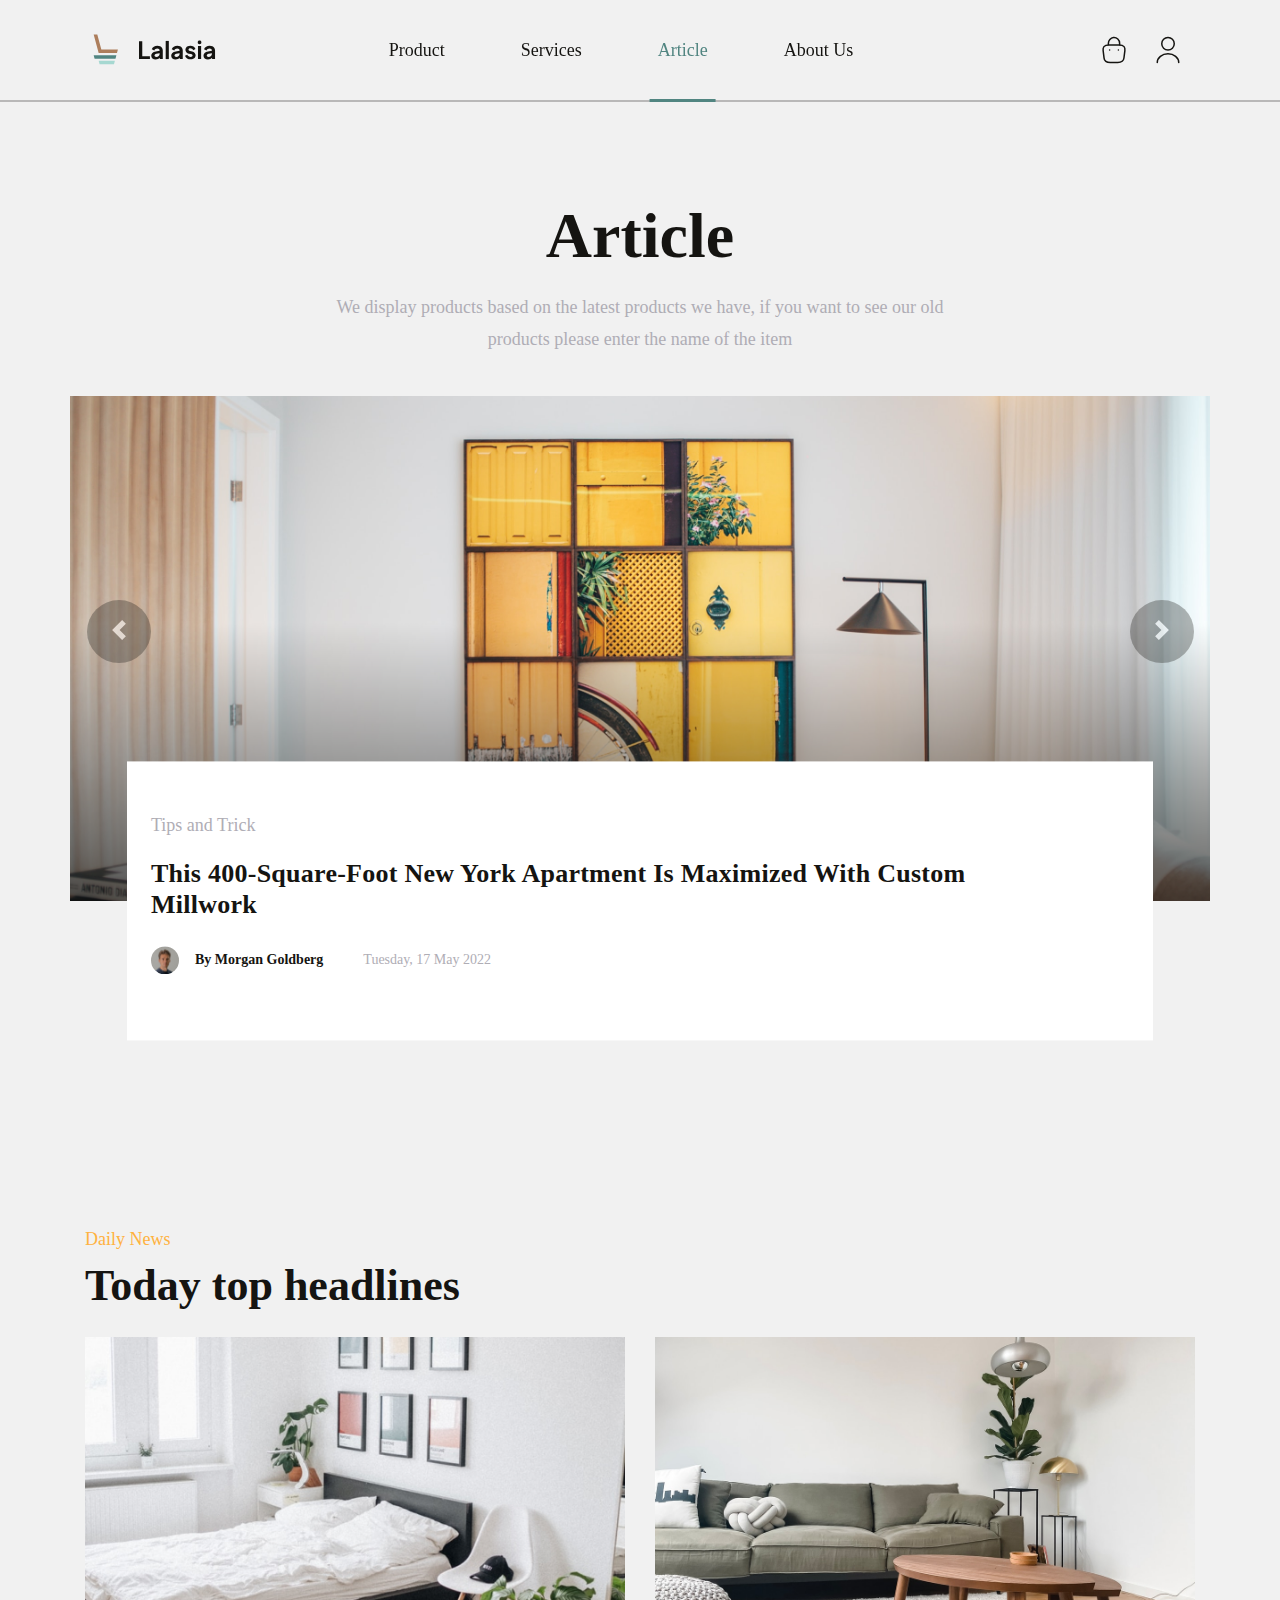
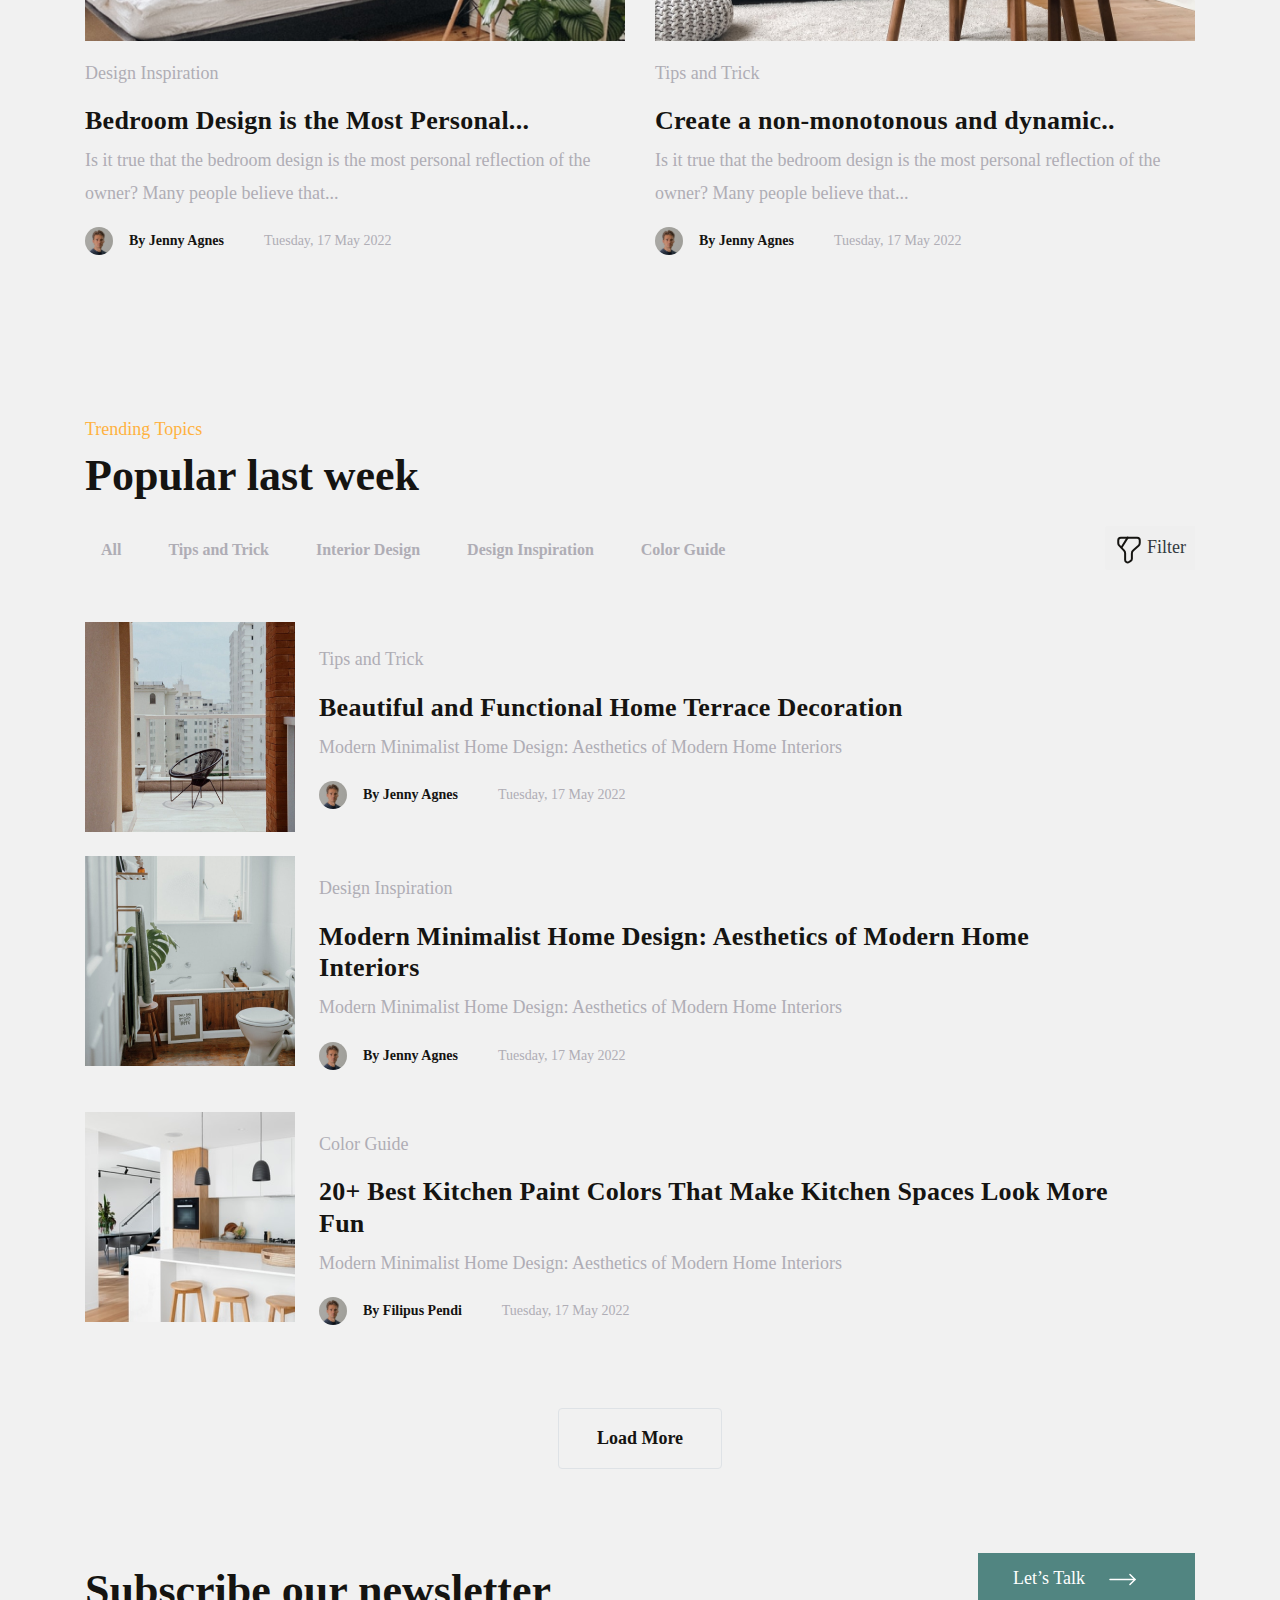
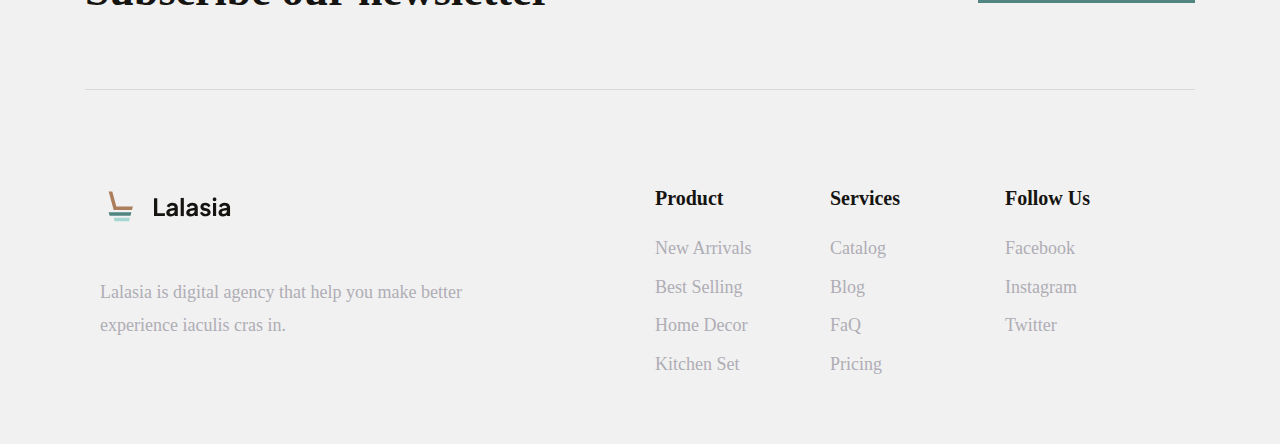
==== article.html @ 8eb14f87 "10/24/2022 uptade" ====
<!doctype html>
<html lang="en">

<head>
  <!-- Required meta tags -->
  <meta charset="utf-8">
  <meta name="viewport" content="width=device-width, initial-scale=1">
  <!-- EudoxusSans Font -->
  <link rel="preconnect" href="https://stijndv.com">
  <link rel="stylesheet" href="https://stijndv.com/fonts/Eudoxus-Sans.css">
  <!-- Bootstrap CSS -->
  <link rel="stylesheet" href="assests/css/vendor/bootstrap.min.css">

  <!-- Style CSS -->
  <link rel="stylesheet" href="assests/css/style.css">
  <title>Article</title>
</head>

<body>

  <!-- Header Start -->
  <header class="header sticky-top">
    <nav class="navbar navbar-expand-lg navbar-light py-4">
      <div class="container">
        <a class="navbar-brand" href="index.html">
          <i><img src="assests/img/logo.svg" alt="logo"></i>
        </a>
        <button class="navbar-toggler" type="button" data-bs-toggle="collapse" data-bs-target="#navbarSupportedContent"
          aria-controls="navbarSupportedContent" aria-expanded="false" aria-label="Toggle navigation">
          <span class="navbar-toggler-icon"></span>
        </button>
        <div class="collapse navbar-collapse" id="navbarSupportedContent">
          <ul class="navbar-nav mx-auto mb-2 mb-lg-0 text-center">
            <li class="nav-item position-relative">
              <a class="nav-link" href="products.html">Product</a>
            </li>
            <li class="nav-item">
              <a class="nav-link" href="services.html">Services</a>
            </li>
            <li class="nav-item">
              <a class="nav-link active" href="article.html">Article</a>
            </li>
            <li class="nav-item">
              <a class="nav-link" href="about.html">About Us</a>
            </li>
          </ul>
          <div class="d-flex">
            <button class="btn border-0 bg-transparent me-2"><img class="img-svg" src="assests/img/icon/buy.svg"
                alt="buy"></button>
            <button class="btn border-0 bg-transparent"><img src="assests/img/icon/user.svg" alt="user"></button>
          </div>
        </div>
      </div>
    </nav>
  </header>
  <!-- Header End -->


  <!-- Article Slader Start -->
  <section id="article" class="pt-5">
    <div class="container">
      <div class="row justify-content-center mt-5">
        <div class="col-lg-7 col-md-10 text-center">
          <h1>Article</h1>
          <p class="pt-2 pb-4">We display products based on the latest products we have, if you want
            to see our old products please enter the name of the item
          </p>
        </div>
        <!--Carousel Wrapper-->
        <div id="carousel-example-2" class="carousel slide carousel-fade" data-ride="carousel">

          <!--Slides-->
          <div class="carousel-inner position-relative" role="listbox">
            <!--Indicators-->
            <!-- <ol class="carousel-indicators position-absolute">
            <li data-target="#carousel-example-2" data-slide-to="0" class="active"></li>
            <li data-target="#carousel-example-2" data-slide-to="1"></li>
            <li data-target="#carousel-example-2" data-slide-to="2"></li>
            <li data-target="#carousel-example-2" data-slide-to="3"></li>
          </ol> -->
            <!--/.Indicators-->
            <div class="carousel-item active">
              <div class="view">
                <img class="d-inline-block w-100 img-fluid" src="assests/img/Rectangle44.png" alt="First slide">
                <div class="mask rgba-black-light"></div>
              </div>
              <div class="d-flex justify-content-center">
                <div class="text-left bg-white carousel-card">
                  <div class="py-2 py-md-5 px-2 px-md-4">
                    <div class="card-text">
                      <span class="text-white py-2">Tips and Trick</span>
                      <a href="#">
                        <h3 class="py-3">This 400-Square-Foot New York Apartment Is Maximized With Custom Millwork</h3>
                      </a>
                      <figure>
                        <div class="d-flex align-items-center">
                          <i><img src="assests/img/icon/article-carausel-user-icon.svg" alt=""></i>
                          <span class="px-3 fs-14 fw-700 c-151411">By Morgan Goldberg</span>
                          <span class="ml-4">Tuesday, 17 May 2022</span>
                        </div>
                      </figure>
                    </div>
                  </div>
                </div>
              </div>
            </div>
            <div class="carousel-item">
              <div class="view">
                <img class="d-inline-block w-100 img-fluid" src="assests/img/Rectangle44.png" alt="First slide">
                <div class="mask rgba-black-light"></div>
              </div>
              <div class="d-flex justify-content-center">
                <div class="text-left bg-white carousel-card">
                  <div class="py-2 py-md-5 px-2 px-md-4">
                    <div class="card-text">
                      <span class="text-white py-2">Tips and Trick</span>
                      <a href="#">
                        <h3 class="py-3">This 400-Square-Foot New York Apartment Is Maximized With Custom Millwork</h3>
                      </a>
                      <figure>
                        <div class="d-flex align-items-center">
                          <i><img src="assests/img/icon/article-carausel-user-icon.svg" alt=""></i>
                          <span class="px-3 fs-14 fw-700 c-151411">By Morgan Goldberg</span>
                          <span class="ml-4">Tuesday, 17 May 2022</span>
                        </div>
                      </figure>
                    </div>
                  </div>
                </div>
              </div>
            </div>
            <div class="carousel-item">
              <div class="view">
                <img class="d-inline-block w-100 img-fluid" src="assests/img/Rectangle44.png" alt="First slide">
                <div class="mask rgba-black-light"></div>
              </div>
              <div class="d-flex justify-content-center">
                <div class="text-left bg-white carousel-card">
                  <div class="py-2 py-md-5 px-2 px-md-4">
                    <div class="card-text">
                      <span class="text-white py-2">Tips and Trick</span>
                      <a href="#">
                        <h3 class="py-3">This 400-Square-Foot New York Apartment Is Maximized Wit Custom Millwork</h3>
                      </a>
                      <figure>
                        <div class="d-flex align-items-center">
                          <i><img src="assests/img/icon/article-carausel-user-icon.svg" alt=""></i>
                          <span class="px-3 fs-14 fw-700 c-151411">By Morgan Goldberg</span>
                          <span class="ml-4">Tuesday, 17 May 2022</span>
                        </div>
                      </figure>
                    </div>
                  </div>
                </div>
              </div>
            </div>
            <div class="carousel-item">
              <div class="view">
                <img class="d-inline-block w-100 img-fluid" src="assests/img/Rectangle44.png" alt="First slide">
                <div class="mask rgba-black-light"></div>
              </div>
              <div class="d-flex justify-content-center">
                <div class="text-left bg-white carousel-card">
                  <div class="py-2 py-md-5 px-2 px-md-4">
                    <div class="card-text">
                      <span class="text-white py-2">Tips and Trick</span>
                      <a href="#">
                        <h3 class="py-3">This 400-Square-Foot New York Apartment Is Maximized With Custom Millwork</h3>
                      </a>
                      <figure>
                        <div class="d-flex align-items-center">
                          <i><img src="assests/img/icon/article-carausel-user-icon.svg" alt=""></i>
                          <span class="px-3 fs-14 fw-700 c-151411">By Morgan Goldberg</span>
                          <span class="ml-4">Tuesday, 17 May 2022</span>
                        </div>
                      </figure>
                    </div>
                  </div>
                </div>
              </div>
            </div>
          </div>
          <!--/.Slides-->
          <!--Controls-->
          <div class="d-none d-lg-block">
            <a class="carousel-control-prev px-5" href="#carousel-example-2" role="button" data-slide="prev">
              <div class="p-md-3 bg-15141199">
                <span class="carousel-control-prev-icon mt-1 px-3" aria-hidden="true"></span>
              </div>
              <span class="sr-only">Previous</span>
            </a>
          </div>
          <div class="d-none d-lg-block">
            <a class="carousel-control-next px-md-5" href="#carousel-example-2" role="button" data-slide="next">
              <div class="p-md-3 bg-15141199">
                <span class="carousel-control-next-icon mt-1 px-md-3" aria-hidden="true"></span>
              </div>
              <span class="sr-only">Next</span>
            </a>
          </div>
          <!--/.Controls-->
        </div>
        <!--/.Carousel Wrapper-->
      </div>
    </div>
  </section>
  <!-- Article Slader End -->

  <!-- Article Daily-News Start -->
  <section id="Daily-News" class="mb-5 pb-5">
    <div class="container">
      <div>
        <span class="d-inline-block mt-5 yellow-text">Daily News</span>
        <div class="mt-2">
          <h2>Today top headlines</h2>
        </div>
        <div class="row justify-content-between mt-4 gy-3">
          <div class="col-md-6">
            <div>
              <img class="img-fluid" src="assests/img/Rectangle46.png" alt="">
            </div>
            <div class="card-text mt-3">
              <span class="text-white py-2">Design Inspiration</span>
              <a href="assests/pages/article/Bedroom_product/bedroom.html">
                <h3 class="pt-3">Bedroom Design is the Most Personal...</h3>
              </a>
              <p>Is it true that the bedroom design is the most personal reflection of the owner? Many people believe
                that...</p>
              <figure>
                <div class="d-flex align-items-center">
                  <i><img src="assests/img/icon/article-carausel-user-icon.svg" alt=""></i>
                  <span class="px-3 fs-14 fw-700 c-151411">By Jenny Agnes</span>
                  <span class="ml-4">Tuesday, 17 May 2022</span>
                </div>
              </figure>
            </div>
          </div>
          <div class="col-md-6">
            <div>
              <img class="img-fluid" class="" src="assests/img/Rectangle48.png" alt="">
            </div>
            <div class="card-text mt-3">
              <span class="text-white py-2">Tips and Trick</span>
              <a href="#">
                <h3 class="pt-3">Create a non-monotonous and dynamic..</h3>
              </a>
              <p>Is it true that the bedroom design is the most personal reflection of the owner? Many people believe
                that...</p>
                <figure>
                  <div class="d-flex align-items-center">
                    <i><img src="assests/img/icon/article-carausel-user-icon.svg" alt=""></i>
                    <span class="px-3 fs-14 fw-700 c-151411">By Jenny Agnes</span>
                    <span class="ml-4">Tuesday, 17 May 2022</span>
                  </div>
                </figure>
            </div>
          </div>
        </div>
      </div>
  </section>
  <!-- Article Daily-News End -->


  <!-- Trending-Topics Start -->
  <section id="Trending-Topics" class="my-5">
    <div class="container">
      <span class="d-inline-block mt-5 yellow-text">Trending Topics</span>
      <div class="mt-2 mb-4">
        <h2>Popular last week</h2>
      </div>
      <div class="d-flex justify-content-between mb-5">
        <div id="myBtnContainer" class="d-flex scrollmenu">
          <button class="btn btn-outline-none" onclick="filterSelection('all')"> All</button>
          <button class="btn btn-outline-none" onclick="filterSelection('TipsandTrick')"> Tips and Trick</button>
          <button class="btn btn-outline-none" onclick="filterSelection('animals')"> Interior Design</button>
          <button class="btn btn-outline-none" onclick="filterSelection('DesignInspiration')"> Design
            Inspiration</button>
          <button class="btn btn-outline-none" onclick="filterSelection('ColorGuide')"> Color Guide</button>
        </div>
        <div class="btn-group btn-filter d-none d-lg-block">
          <button class="btn btn-white btn-sm raunded" type="button" data-bs-toggle="dropdown" aria-expanded="false">
            <img src="assests/img/icon/filter.svg" alt="filter">
            <span class="text-dark">Filter</span>
          </button>
          <ul class="dropdown-menu">
            <li><a id="myInput" class="dropdown-item" href="#">Chair</a></li>
            <li><a class="dropdown-item" href="#">Cupboard action</a></li>
            <li><a class="dropdown-item" href="#">Table</a></li>
            <li><a class="dropdown-item" href="#">Decoration</a></li>
          </ul>
        </div>
      </div>
      <div class="filterDiv TipsandTrick">
        <div class="d-flex">
          <div class="w-25">
            <img class="img-fluid w-100" src="assests/img/Rectangle45.png" alt="">
          </div>
          <div class="w-75 d-flex align-items-md-center">
            <div class="card-text mt-md-3 ml-4">
              <span class="text-white py-2">Tips and Trick</span>
              <a href="#">
                <h3 class="pt-md-3">Beautiful and Functional Home Terrace Decoration</h3>
              </a>
              <p class="">Modern Minimalist Home Design: Aesthetics of Modern Home Interiors</p>
              <figure>
                <div class="d-flex align-items-center">
                  <i><img src="assests/img/icon/article-carausel-user-icon.svg" alt=""></i>
                  <span class="px-3 fs-14 fw-700 c-151411">By Jenny Agnes</span>
                  <span class="ml-4">Tuesday, 17 May 2022</span>
                </div>
              </figure>
            </div>
          </div>
        </div>
      </div>
      <div class="filterDiv DesignInspiration my-4">
        <div class="d-flex">
          <div class="w-25">
            <img class="img-fluid w-100" src="assests/img/Rectangle51.png" alt="">
          </div>
          <div class="w-75 d-flex align-items-md-center">
            <div class="card-text mt-md-3 ml-4">
              <span class="text-white py-md-2">Design Inspiration</span>
              <a href="#">
                <h3 class="pt-md-3">Modern Minimalist Home Design: Aesthetics of Modern Home Interiors</h3>
              </a>
              <p>Modern Minimalist Home Design: Aesthetics of Modern Home Interiors</p>
              <figure>
                <div class="d-flex align-items-center">
                  <i><img src="assests/img/icon/article-carausel-user-icon.svg" alt=""></i>
                  <span class="px-3 fs-14 fw-700 c-151411">By Jenny Agnes</span>
                  <span class="ml-4">Tuesday, 17 May 2022</span>
                </div>
              </figure>
            </div>
          </div>
        </div>
      </div>


      <div class="filterDiv ColorGuide">
        <div class="d-flex">
          <div class="w-25">
            <img class="img-fluid w-100" src="assests/img/Rectangle55.png" alt="">
          </div>
          <div class="w-75 d-flex align-items-md-center">
            <div class="card-text mt-md-3 ml-4">
              <span class="text-white py-md-2">Color Guide</span>
              <a href="#">
                <h3 class="pt-md-3">20+ Best Kitchen Paint Colors That Make Kitchen Spaces Look More Fun</h3>
              </a>
              <p>Modern Minimalist Home Design: Aesthetics of Modern Home Interiors</p>
              <figure>
                <div class="d-flex align-items-center">
                  <i><img src="assests/img/icon/article-carausel-user-icon.svg" alt=""></i>
                  <span class="px-3 fs-14 fw-700 c-151411">By Filipus Pendi</span>
                  <span class="ml-4">Tuesday, 17 May 2022</span>
                </div>
              </figure>
            </div>
          </div>
        </div>
      </div>

      <div class="text-center mt-5 pt-3">
        <a class="btn border load-more">Load More</a>
      </div>
      <div class="row justify-content-between pt-5 mt-5 mb-3">
        <div class="col-lg-6">
          <h2 class="d-inline-block">Subscribe our newsletter</h2>
        </div>
        <div class="col-lg-5 d-flex justify-content-md-end">
          <div class="text-end">
            <a class="btn-learn-more text-center d-block d-md-inline text-white py-3 pe-3 ps-4" href="#">Let’s Talk<img
                class="d-inline-block px-4" src="assests/img/icon/btn-right-icon.svg"></a>
          </div>
        </div>
      </div>

    </div>
  </section>
  <!-- Trending-Topics End -->


  <!-- Footer  Start-->
  <footer>
    <div class="container">
      <hr>
      <div class="container my-5 pt-5">
        <div class="row gy-4">
          <div class="col-lg-6 justify-content-center">
            <div class="w-75">
              <a href="#"><img src="assests/img/logo.svg" alt="logo"></a>
              <p class="mt-5">Lalasia is digital agency that help you make better experience iaculis cras in.</p>
            </div>
          </div>
          <div class="row col-lg-6 justify-content-between">
            <div class="col-4">
              <h5>Product</h5>
              <ul class="list-unstyled mt-3 mb-0">
                <li><a href="#">New Arrivals</a></li>
                <li><a href="#">Best Selling</a></li>
                <li><a href="#">Home Decor</a></li>
                <li><a href="#">Kitchen Set</a></li>
              </ul>
            </div>
            <div class="col-4">
              <h5>Services</h5>
              <ul class="list-unstyled mt-3">
                <li><a href="#">Catalog</a></li>
                <li><a href="#">Blog</a></li>
                <li><a href="#">FaQ</a></li>
                <li><a href="#">Pricing</a></li>
              </ul>
            </div>
            <div class="col-4">
              <h5>Follow Us</h5>
              <ul class="list-unstyled mt-3">
                <li><a href="#">Facebook</a></li>
                <li><a href="#">Instagram</a></li>
                <li><a href="#">Twitter</a></li>
              </ul>
            </div>
          </div>
        </div>
      </div>
    </div>
  </footer>
  <!-- Footer End -->

  <!-- Bootstrap JS -->
  <script src="assests/js/vendor/bootstrap.bundle.min.js"></script>
  <script src="assests/js/vendor/jquery.min.js"></script>
  <script src="assests/js/vendor/popper.js"></script>




  <script src="https://code.jquery.com/jquery-3.2.1.slim.min.js"
    integrity="sha384-KJ3o2DKtIkvYIK3UENzmM7KCkRr/rE9/Qpg6aAZGJwFDMVNA/GpGFF93hXpG5KkN"
    crossorigin="anonymous"></script>
  <script src="https://cdn.jsdelivr.net/npm/popper.js@1.12.9/dist/umd/popper.min.js"
    integrity="sha384-ApNbgh9B+Y1QKtv3Rn7W3mgPxhU9K/ScQsAP7hUibX39j7fakFPskvXusvfa0b4Q"
    crossorigin="anonymous"></script>
  <script src="https://cdn.jsdelivr.net/npm/bootstrap@4.0.0/dist/js/bootstrap.min.js"
    integrity="sha384-JZR6Spejh4U02d8jOt6vLEHfe/JQGiRRSQQxSfFWpi1MquVdAyjUar5+76PVCmYl"
    crossorigin="anonymous"></script>








  <!-- Filter Button -->
  <script>
    filterSelection("all")
    function filterSelection(c) {
      var x, i;
      x = document.getElementsByClassName("filterDiv");
      if (c == "all") c = "";
      for (i = 0; i < x.length; i++) {
        w3RemoveClass(x[i], "show");
        if (x[i].className.indexOf(c) > -1) w3AddClass(x[i], "show");
      }
    }

    function w3AddClass(element, name) {
      var i, arr1, arr2;
      arr1 = element.className.split(" ");
      arr2 = name.split(" ");
      for (i = 0; i < arr2.length; i++) {
        if (arr1.indexOf(arr2[i]) == -1) { element.className += " " + arr2[i]; }
      }
    }

    function w3RemoveClass(element, name) {
      var i, arr1, arr2;
      arr1 = element.className.split(" ");
      arr2 = name.split(" ");
      for (i = 0; i < arr2.length; i++) {
        while (arr1.indexOf(arr2[i]) > -1) {
          arr1.splice(arr1.indexOf(arr2[i]), 1);
        }
      }
      element.className = arr1.join(" ");
    }

    // Add active class to the current button (highlight it)
    var btnContainer = document.getElementById("myBtnContainer");
    var btns = btnContainer.getElementsByClassName("btn");
    for (var i = 0; i < btns.length; i++) {
      btns[i].addEventListener("click", function () {
        var current = document.getElementsByClassName("active");
        current[0].className = current[0].className.replace(" active", "");
        this.className += " active";
      });
    }
  </script>
</body>

</html>
---- assests/css/style.css ----
body {
    font-family: 'Eudoxus Sans';
    background-color: #F1F1F1 !important;
    color: #151411;
}

a {
    text-decoration: none !important;
}

h1,
h2,
h3,
h4,
h5,
h6 {
    font-weight: 700 !important;
}

h1 {
    font-size: 64px !important;
}

h2 {
    font-size: 44px;
}

h3 {
    font-size: 26px;
}

h4 {
    font-size: 24px;
}

h5 {
    font-size: 20px;
}


p,
span {
    color: #AFADB5;
    font-size: 18px;
    font-weight: 500;
    line-height: 32.4px;
}

.fs-14 {
    font-size: 14px;
}

.fs-44 {
    font-size: 44px;
}

.fw-700 {
    font-weight: 700;
}

.bg-518581 {
    background-color: #518581;
}

.bg-15141199 {
    background-color: #15141199;
    border-radius: 50%;
}

.c-151411 {
    color: #151411 !important;
}

.bg-151411 {
    background-color: #151411;
}

.bg-314443 {
    background-color: #314443;
}

.bg-C5A26E {
    background-color: #C5A26E;
}

.bg-D8DBE0 {
    background-color: #D8DBE0;
}

@media screen and (max-width: 768px) {
    h1 {
        font-size: 26px !important;
    }

    h2 {
        font-size: 24px !important;
    }

    h3 {
        font-size: 14px !important;
    }
}

/**************** Header Start ****************/
header {
    background-color: #F1F1F1;
    border-bottom: 2px solid #b9b8b8 !important;
}

header ul {
    column-gap: 60px;
    transform: translateX(-8%);
}

header ul li a {
    position: relative;
    color: #151411 !important;
    font-style: normal !important;
    font-weight: 500 !important;
    font-size: 18px !important;
    line-height: 180% !important;
}

header ul li a::after {
    content: "";
    position: absolute;
    background-color: #518581;
    width: 0;
    height: 3px;
    left: 0;
    bottom: -28px;
    transition: 0.6s;
}

header ul li a:hover {
    color: #518581 !important;
}

header ul li a:hover::after {
    width: 100%;
    transition: 0.6s;
}

.active,
.active::after {
    width: 100%;
    color: #518581 !important;
}

@media screen and (max-width: 991px) {
    .active::after {
        width: 0;
        transition: 0s;
    }
}

/**************** Header End ****************/

/*********************** Main Start ***********************/
/**************** Banner Start ****************/
.banner h1 {
    line-height: 83px;
}

.banner p {
    font-weight: 500;
    line-height: 32.4px;
}

.banner .bow-arrow-icon {
    background: url("/assests/img/icon/bow-arrow-icon.svg") no-repeat;
    background-size: contain;
    height: 132.61px;
    width: 141.26px;
    left: 74.59px;
    top: 220.62px;
    transform: translateX(-150px);

}


/* Banner Search Input Css start*/
.search {
    position: relative;
    box-shadow: 0 0 40px rgba(51, 51, 51, .1);
    line-height: 84px;
    transform: translateY(50%);
    background-color: white;

}

.search input {
    height: 84px;
    text-indent: 25px;
    border: 2px solid #d6d4d4;
    font-size: 18px;
    font-weight: 500;
    color: #AFADB5;
    outline: none;
    border: none;
    box-shadow: 0px 4px 80px rgba(175, 173, 181, 0.2);

}

.search input:focus {

    box-shadow: none;
    outline: none;
    border: none;
}

.search .fa-search {

    position: absolute;
    top: 20px;
    left: 16px;

}

.search button {
    position: absolute;
    top: 14px;
    right: 10px;
    height: 54px;
    width: 170px;
    background: #518581;
    color: #FFFFFF;
    outline: none;
    border: none;
    font-size: 18px;
    line-height: 23px;
}

.search button:hover {
    color: #fff;
    background-color: #518581;
    opacity: 0.8 !important;
}

/* Banner Search Input Css end */

.yellow-text {
    color: #FFB23F;
    font-size: 18px;
    line-height: 23px;
}

.banner .benefits .benefits-box {
    box-shadow: 0px 4px 100px rgba(175, 173, 181, 0.1);
    background-color: #fff;
    min-height: 285px !important;
}

.banner .benefits h2 {
    line-height: 57px;
}

.banner .benefits .benefits-box-shadow h3 {
    line-height: 130%;
}

.benefits-icon1 {
    background: url("/assests/img/icon/benefits-icon1.svg") no-repeat;
}

.benefits-icon2 {
    background: url("/assests/img/icon/benefits-icon2.svg") no-repeat;
}

.benefits-icon3 {
    background: url("/assests/img/icon/benefits-icon3.svg") no-repeat;
}

/**************** Banner End ****************/


/**************** Popular-Product Start ****************/
/* Swiper Carousel start*/
.popular-product .swiper {
    width: 100% !important;
    height: auto !important;
}

.popular-product .swiper-slide {
    width: 394px !important;
    background: #fff;
    transform: translateX(-10%);
    /* Center slide text vertically */
    /* display: -webkit-box;
    display: -ms-flexbox;
    display: -webkit-flex;
    display: flex; */
    -webkit-box-pack: center;
    -ms-flex-pack: center;
    -webkit-justify-content: center;
    justify-content: center;

}

.popular-product .swiper-slide img {
    display: block;
    width: 100%;
    height: 360px;
    object-fit: cover;
}

.popular-product .swiper-slide figure a {
    color: #151411 !important;
}

.popular-product .swiper-slide figure span:nth-child(4) {
    color: #151411 !important;
    font-size: 24px !important;
}

.swiper-button-prev:after,
.swiper-button-next:after {
    content: none !important;
}

.popular-product .swiper-button-prev,
.swiper-button-next {
    background-color: rgba(21, 20, 17, 0.6) !important;
    backdrop-filter: blur(7.5px) !important;
    background-position: center center !important;
    padding: 30px !important;
    border-radius: 50% !important;
    position: absolute !important;
    transition: 0.5s;
}

.popular-product .swiper-button-prev {
    background: url("/assests/img/icon/slider-left-icon.svg") no-repeat;
    left: 60px;
}

.popular-product .swiper-button-next {
    background: url("/assests/img/icon/slider-right-icon.svg") no-repeat;
    right: 60px;
}

.popular-product .swiper-button-prev:hover,
.swiper-button-next:hover {
    opacity: 0.8 !important;
}

@media screen and (max-width: 600px) {
    .popular-product .swiper-slide {
        width: 60% !important;
        transform: translateX(30%);
    }

    .popular-product .swiper-slide img {
        height: 170px !important;
        object-fit: cover;
    }

    .popular-product .swiper-slide figure span:nth-child(4) {
        font-size: 16px !important;
    }

    .popular-product .swiper-button-prev,
    .swiper-button-next {
        display: none;
    }
}

.project-data span {
    color: #151411;
    font-size: 44px;
}

/* Carousel end*/

.btn-learn-more {
    display: inline-block;
    color: #fff !important;
    background-color: #518581;
    padding: 15px 35px !important;
    font-size: 18px;
    border: none;
}

.btn-learn-more:hover {
    background-color: #518581 !important;
    opacity: 0.8 !important;
}

.Our_Product a {
    padding: 15px 35px !important;
    color: #fff !important;
    background-color: #518581;
    font-size: 18px;
    border: none;
}
@media  screen and (max-width: 568px){
    .Our_Product a{
        width: 100%;
    }
    
}
.Our_Product a:hover {
    background-color: #518581 !important;
    opacity: 0.8 !important;
}

.Our_Product img {
    object-fit: cover;
}

.Our_Product .our-left-img img {
    height: 260px;
}

.Our_Product .our-left-right img {
    height: 510px !important;
}

.Our_Product .project-data span {
    font-size: 44px !important;
}

@media screen and (max-width: 768px) {
    .Our_Product .project-data span {
        font-size: 22px !important;
    }
}



/**************** Popular-Product End ****************/


/**************** Testimonials Start ****************/

.testimonials .swiper {
    width: 100%;
    height: 100%;
    cursor: pointer;
}

.testimonials .swiper-slide {
    width: 545px !important;
    font-size: 18px;
    background: #fff;
    transform: translateX(-25%);
}

@media screen and (max-width: 598px) {
    .testimonials .swiper-slide {
        width: 327px !important;
        transform: translateX(7%);
    }
}

.testimonials .swiper-slide img {
    display: block;
    width: 100%;
    height: 100%;
    object-fit: cover;
}

.icon-quote-up {
    background: url("/assests/img/icon/quote-up.svg");
    width: 40px;
    height: 40px;
}

.testimonials .bottom-img img {
    width: 50px !important;
    height: 50px !important;
}

.icon-star {
    background: url("/assests/img/icon/star.svg") no-repeat;
    background-size: cover;
    width: 24px;
    height: 24px;
}

/**************** Testimonials End ****************/



/**************** Articles Start ****************/
.Articles .swiper {
    width: 90%;
    height: 565px;
    justify-content: start !important;
    overflow-y: hidden;
    overflow-wrap: normal;
}

.Articles .swiper-slide {
    position: relative;
}

.Articles .swiper-slide img {
    display: block;
    width: 100% !important;
    height: 100%;
    object-fit: cover;
}

.Articles .art-swp-positon a:hover {
    opacity: 0.8 !important;
}

.Articles .art-swp-positon {
    left: 26px;
    bottom: 26px;
}

.Articles .art-swp-positon p:nth-child(1) {
    font-size: 18px !important;
    font-weight: 500 !important;
}

.Articles .art-swp-positon p:nth-child(3) {
    font-size: 18px !important;
    font-weight: 500 !important;
}

.Articles .art-swp-positon h5 {
    font-size: 26px;
    line-height: 130%;
    letter-spacing: 0.01em;
}

@media screen and (max-width: 576px) {
    .Articles .swiper {
        width: 95%;
        height: 327px;
    }

    .Articles .art-swp-positon {
        left: 14px;
        bottom: 26px;
    }

    .Articles .art-swp-positon h5 {
        font-size: 16px !important;
    }

    .Articles .art-swp-positon p:nth-child(1) {
        font-size: 12px !important;
    }

    .Articles .art-swp-positon p:nth-child(3) {
        font-size: 14px !important;
    }

    .Articles .art-swp-positon a {
        font-size: 12px !important;
    }
}

.Articles .col-6 {
    align-items: center !important;
}

.Articles a {
    color: #151411;
    border: none;
}

.Articles i span {
    font-size: 14px;
    font-style: normal;
    padding-left: 10px;
}

.Articles .art-button {
    position: absolute !important;
    width: 120px !important;
    right: -10px !important;
    bottom: 10px !important;

}

.Articles .swiper-button-next {
    display: inline-block !important;
    background: url("/assests/img/icon/arrow-right.svg") no-repeat !important;
    background-color: #518581 !important;
    border-radius: 0px !important;
    padding: 25px !important;
    background-position: center center !important;
}

.Articles .swiper-button-prev {
    background: url("/assests/img/icon/arrow-left.svg") no-repeat !important;
    background-color: #fff !important;
    border-radius: 0px !important;
    padding: 25px !important;
    background-position: center center !important;
}

.abbreviation {
    line-height: 25px;
    display: -webkit-box;
    -webkit-line-clamp: 2;
    -webkit-box-orient: vertical;
    overflow: hidden;
}

@media screen and (max-width: 1200px) {
    .abbreviation {
        width: 200px !important;
        height: 60px !important;
        overflow: hidden;
        text-overflow: ellipsis;
    }
}

/**************** Articles End ****************/



/**************** Footer Start ****************/

footer li {
    padding-top: 6px;
}

footer a {
    font-style: normal;
    color: #AFADB5 !important;
    font-weight: 500;
    font-size: 18px;
    line-height: 180%;
    transition: 0.3s;
}

footer a:hover {
    color: #518581 !important;
    transition: 0.3s;
}

/**************** Footer End ****************/

/************************************************************** Finish  **************************************************************/

@media screen and (max-width: 768px) {
    h1 {
        font-size: 26px !important;
        line-height: 130% !important;
    }

    h2 {
        font-size: 24px !important;
        line-height: 130% !important;
    }

    h3 {
        font-size: 16px !important;
        line-height: 130% !important;
    }

    a {
        font-size: 16px !important;
        line-height: 145% !important;
    }

    p {
        font-size: 14px !important;
        line-height: 180% !important;
    }

    span {
        font-size: 14px !important;
        line-height: 130% !important;
    }

}

/* Header @media */
@media screen and (max-width: 768px) {
    header ul {
        transform: translate(0);
    }

    header ul li a::after {
        height: 0px;
    }

    /* Banner @media */

    .banner h1 i img {
        width: 24px !important;
        height: 24px !important;
    }

    .search {
        transform: translateY(-160%);
    }

    .banner .search input {
        font-size: 14px !important;
        height: 54px;
        line-height: 54px;
    }

    .banner .search img {
        width: 19px;
        height: 19px;
        margin-top: -30px;
    }

    .banner .search button {
        background-color: #518581 !important;
        top: 8px;
        font-size: 14px !important;
        width: 100px;
        height: 38px;
    }

    /* FOOTER */
    footer h5 {
        font-size: 16px !important;
    }

    footer ul li a {
        font-size: 14px !important;
    }

}

@media screen and (max-width: 379px) {
    .banner .bow-arrow-icon {
        width: 45.32px !important;
        left: 42.95%;
        right: 13.34%;
        top: 9.35%;
        bottom: -34.6%;
    }
}


/*********************----- Products CSS Start -----*********************/



/******************** Product Banner Start ********************/




/******************** Product Banner End ********************/





/******************** Products List Start ********************/
#products-list .search {
    transform: translateY(0);
}

#products-list .search input {
    height: 84px;
}

#products-list .btn-filter button {
    color: red !important;
    width: 190px;
    height: 84px;
}

#products-list .top-products-txt .align-items-center span {
    color: #518581 !important;
    background-color: #F9F9F9;
    font-weight: 700;
    border-radius: 20px;
    font-size: 16px !important;
    line-height: 20.8px;
}

#products-list .top-products-txt button {
    font-size: 18px;
    font-weight: 500;
    line-height: 32.4px;
    border: 1.5px solid #F9F9F9;
    width: 139px;
    height: 50px;
}

#myDIV .row .col-md-4 {
    margin: 15px 0px;
}





#products-list .btn-toolbar .btn-group button {
    width: 38px !important;
    height: 42px !important;
    border: none;
}

#products-list .btn-toolbar .btn-group img {
    width: 32px;
    height: 32px;
}

#products-list .btn-toolbar .btn-group button:hover {
    background-color: #518581;
    color: white;
}

#products-list .btn-toolbar .btn-group button:nth-child(1):hover,
#products-list .btn-toolbar .btn-group button:nth-child(7):hover {
    background-color: transparent;
}

#products-list .btn-toolbar .btn-group button:nth-child(2) {
    background-color: #518581;
    color: white;
}

@media screen and (max-width: 768px) {
    #products-list .search {
        margin: 0px 24px;
    }

    #products-list .search input {
        font-size: 14px !important;
        height: 54px;
    }

    #products-list .search i img {
        margin-top: -30px;
        width: 24px;
        height: 24px;
    }

    #products-list .search button {
        font-size: 14px !important;
        width: 100px;
        height: 38px;
        margin-top: -6px;
    }

    #myDIV .row .col-md-4 .img {
        height: 130px !important;
    }

    #myDIV .row .col-md-4 .text span:nth-child(1) {
        font-size: 12px !important;
    }

    #myDIV .row .col-md-4 .text h4 a {
        font-size: 14px !important;
    }

    #myDIV .row .col-md-4 .text p {
        font-size: 12px !important;
    }

    #myDIV .row .col-md-4 .text h4,
    #myDIV .row .col-md-4 .text p {
        width: 150px;
        overflow: hidden;
        /* taşanları gizlemek */
        white-space: nowrap;
        /* alt setire heç kecmesin */
        text-overflow: ellipsis;
        /* eğer uzunsa üç noqte qoysun */
    }
}


/******************** Products List End ********************/

/*********************----- Products CSS End -----*********************/


/*********************----- Product1 CSS START -----*********************/

/* Product1 Banner Start */
#product1 .product1-about span {
    color: #151411 !important;
    font-weight: 700;
}

#product1 .product1-about .color-group button {
    width: 50px;
    height: 50px;
    border: none !important;
    border-radius: 0px;
}

#product1 .product1-about .color-group button:hover {
    border: 3px solid #518581 !important;
}

#product1 .product1-about .readmore-text {
    height: 100px;
    overflow: hidden;
}

#product1 .product1-about .readmore {
    color: #518581;
    font-size: 18px;
    font-weight: 500;
    cursor: pointer;
}

#product1 .product1-about h3.produc1-price {
    font-size: 44px;
}

#product1 .product1-about .btn-end button {
    width: 48%;
    height: 58px;
    border: none;
    font-size: 18px;
    font-weight: 700;
    border-radius: 0px;
}

#product1 .product1-about .btn-end button:hover {
    opacity: 0.8;
}

#product1 .product1-about .btn-end button:nth-child(1) {
    background-color: #518581;
    color: #fff;
}

#product1 .product1-about .btn-end button:nth-child(2) {
    background-color: transparent !important;
    border: 2px solid #acacac;
    color: #151411;
}

#product1 .products-item h3 {
    font-size: 32px !important;
    padding-bottom: 30px;
}

#product1 .products-item .row .col-md-4 .text h4,
#product1 .products-item .row .col-md-4 .text p {
    width: 150px;
    overflow: hidden;
    /* taşanları gizlemek */
    white-space: nowrap;
    /* alt setire heç kecmesin */
    text-overflow: ellipsis;
    /* eğer uzunsa üç noqte qoysun */
}








@media screen and (max-width: 576px) {
    #product1 .product1-about h2 {
        margin-top: 30px;
    }

    #product1 .product1-about .color-span {
        font-size: 14px;
    }

    #product1 .product1-about .color-group button {
        width: 30px;
        height: 30px;
    }

    #product1 .product1-about p {
        margin-top: 20px;
    }

    #product1 .product1-about .btn-end {
        flex-direction: column;
        width: 100% !important;
    }

    #product1 .product1-about .btn-end button {
        width: 100%;
        margin: 5px 0px;
    }


    @media screen and (max-width: 768px) {
        #product1 .product1-about .produc1-price {
            font-size: 24px !important;
            padding: 16px 0px;
        }

        #product1 .products-item .img {
            height: 130px !important;
        }

        #product1 .products-item .work {
            margin: 10px 0px;
        }
    }
}

/* Product1 Banner End */

/*********************----- Product1 CSS END -----*********************/

/*********************----- Services CSS Start -----*********************/
#services .services-text-numbers span {
    font-size: 64px;
    color: #518581;
}

@media screen and (max-width: 576px) {
    #services .services-text-numbers span {
        font-size: 32px !important;
    }
}

#services .row {
    row-gap: 30px;
}

#services .row h2 {
    font-size: 64px;
    color: #518581;
}

@media screen and (max-width: 576px) {
    #services .row {
        row-gap: 20px;
    }

    #services .row h2 {
        font-size: 32px !important;
    }

    #services .row h3 {
        font-size: 14px !important;
    }

    #services .row p {
        font-size: 12px !important;
    }
}

/* Services End */



/* Services Portfolio Start */
#services-portfolio .w-Portofolio-link {
    color: #518581;
    font-weight: 700;
}

#services-portfolio .portfolio-img-text {
    left: 30px;
    bottom: 30px;
}

#services-portfolio .portfolio-img-text h4 {
    color: #FFFFFF;
    font-size: 26px;
    line-height: 130%;
}

#services-portfolio .portfolio-img-text a {
    color: #fff;
}

#services-portfolio .col-lg-6:nth-child(1) img {
    max-height: 632px !important;
}

#services-portfolio .col-lg-6:nth-child(2) img {
    width: 100% !important;
    max-height: 301px !important;
}

#services-portfolio .row {
    row-gap: 20px;
}


@media screen and (max-width: 992px) {

    #services-portfolio .col-lg-6:nth-child(1) img,
    #services-portfolio .col-lg-6:nth-child(2) img {
        height: 409px !important;
    }
}

@media screen and (max-width: 576px) {
    #services-portfolio .w-Portofolio-link {
        font-size: 14px !important;
    }

    #services-portfolio .portfolio-img-text h4 {
        font-size: 14px !important;
    }

    #services-portfolio .portfolio-img-text p {
        font-size: 12px !important;
    }

    #services-portfolio .portfolio-img-text a:nth-child(3) {
        font-size: 12px !important;
    }
}

/* Services Portfolio Start */

/*********************----- Services CSS END -----*********************/


/*********************----- Article CSS START -----*********************/

/* Article Slader Start */
#article ol li {
    width: 10px;
    height: 10px;
    border-radius: 50%;

}

#article .carousel-card {
    transform: translateY(-50%);
    width: 90%;
}

#article .carousel-control-prev,
#article .carousel-control-next {
    transform: translateY(-20%);
    margin: 0px -37px;
}

#article .carousel-card .card-text {
    width: 85%;
}

.card-text span:nth-child(1) {
    color: #AFADB5 !important;
}

.card-text h3 {
    color: #151411;
    font-size: 26px !important;
    letter-spacing: 0.01em;
}

.card-text i img {
    width: 28px;
    height: 28px;
}

.card-text a h5 {
    color: #151411;
    font-weight: 700;
    font-size: 14px;
}

.card-text span:nth-child(3) {
    color: #AFADB5 !important;
    font-size: 14px !important;
    font-weight: 500;
}

#article ol {
    background-color: red;
    height: 10px;

}

.benefit {
    display: block !important;

    height: 80px !important;
}

.w-15 {
    width: 15%;
}

.w-75 {
    width: 85%;
}

.icon-phone {
    background: url("/assests/img/icon/phone-about.png") no-repeat;

}

.icon-message {
    background: url("/assests/img/icon/message-about.png") no-repeat;

}

.icon-award {
    background: url("/assests/img/icon/overall-about.png") no-repeat;

}

@media screen and (max-width: 768px) {
    #article .carousel-card .card-text {
        width: 99%;
    }

    .card-text span:nth-child(1) {
        font-size: 10px !important;
    }

    .card-text h3 {
        font-size: 14px !important;
    }

    .card-text i img {
        width: 20px;
        height: 20px;
    }

    .card-text a h5 {
        font-size: 12px;
    }

    .card-text span:nth-child(3) {
        font-size: 12px !important;
    }
}

/* Article Slader End */




/* Article Daily News Start */
#Daily-News .row {
    row-gap: 18px;
}

/* Article Daily News Start */



/* Article Trending Topics Start */
/* Filter Start */
#Trending-Topics .filterDiv {
    display: none;
}

#Trending-Topics .show {
    display: block;
}

#Trending-Topics .container {
    margin-top: 20px;
    overflow: hidden;
}

#myBtnContainer .btn {
    color: #AFADB5;
    border-radius: 0px;
    padding: 12px 16px;
    background-color: #F1F1F1;
    cursor: pointer;
    font-weight: 700;
    margin-right: 15px !important;
    border: none !important;
    outline: none !important;
}

#myBtnContainer .btn:hover {
    color: #151411 !important;
    background-color: #F9F9F9;
}

#myBtnContainer .btn-outline-none:focus {
    background-color: #F9F9F9;
    box-shadow: none !important;
}

.filterDiv .w-25 {
    width: 210px !important;
    height: 210px !important;
}

.filterDiv .w-25 img {
    cursor: pointer;
}

.scrollmenu {
    overflow: auto;
    white-space: nowrap;
}

#Trending-Topics .load-more {
    color: #151411 !important;
    font-size: 18px;
    font-weight: 700;
    padding: 16px 38px;
}

#Trending-Topics .load-more:hover {
    opacity: 0.8;
}

@media screen and (max-width: 768px) {

    .filterDiv .card-text h3,
    .filterDiv .card-text p {
        width: 180px;
        overflow: hidden;
        /* taşanları gizlemek */
        white-space: nowrap;
        /* alt setire heç kecmesin */
        text-overflow: ellipsis;
        /* eğer uzunsa üç noqte qoysun */
    }
}

/* Filter End */
/* Article Trending Topics End */

/*********************----- Article CSS END -----*********************/

/*********************----- About CSS START -----*********************/

#OurMission .row {
    row-gap: 30px;
}

#OurMission h3 {
    font-size: 44px;
}

#OurMission .OurMission-right img {
    width: 62px;
    height: 62px;
}

#OurTeam a {
    color: #151411;
}

/*********************----- About CSS END -----*********************/


/*********************----- Bedroom CSS START -----*********************/

/* Bedroom Start */
#bedroom h1 {
    font-size: 64px !important;
}

@media screen and (max-width: 768px) {
    #bedroom h1 {
        font-size: 26px !important;
    }

    h3 {
        font-size: 14px !important;
    }
}

/* Bedroom End */








/* Similar Topics Start */
#SimilarTopics .row span {
    color: #AFADB5 !important;
}

#SimilarTopics .row {
    row-gap: 20px;
}

#SimilarTopics .row img {
    max-height: 360px !important;
    cursor: pointer;
}

#SimilarTopics .row h3 {
    color: #151411 !important;
    font-size: 26px;
}

#SimilarTopics .row h5 {
    color: #151411;
    font-size: 14px;
}

#SimilarTopics .row span:last-child {
    font-size: 14px !important;
}

#SimilarTopics .row h3,
#SimilarTopics .row p {
    width: 100%;
    overflow: hidden;
    /* taşanları gizlemek */
    white-space: nowrap;
    /* alt setire heç kecmesin */
    text-overflow: ellipsis;
    /* eğer uzunsa üç noqte qoysun */
}

@media screen and (max-width: 768px) {

    #SimilarTopics .row h3,
    #SimilarTopics .row p {
        overflow: normal;
        white-space: normal;
        text-overflow: normal;
    }

}

/* Similar Topics End */

/*********************----- Bedroom CSS END -----*********************/
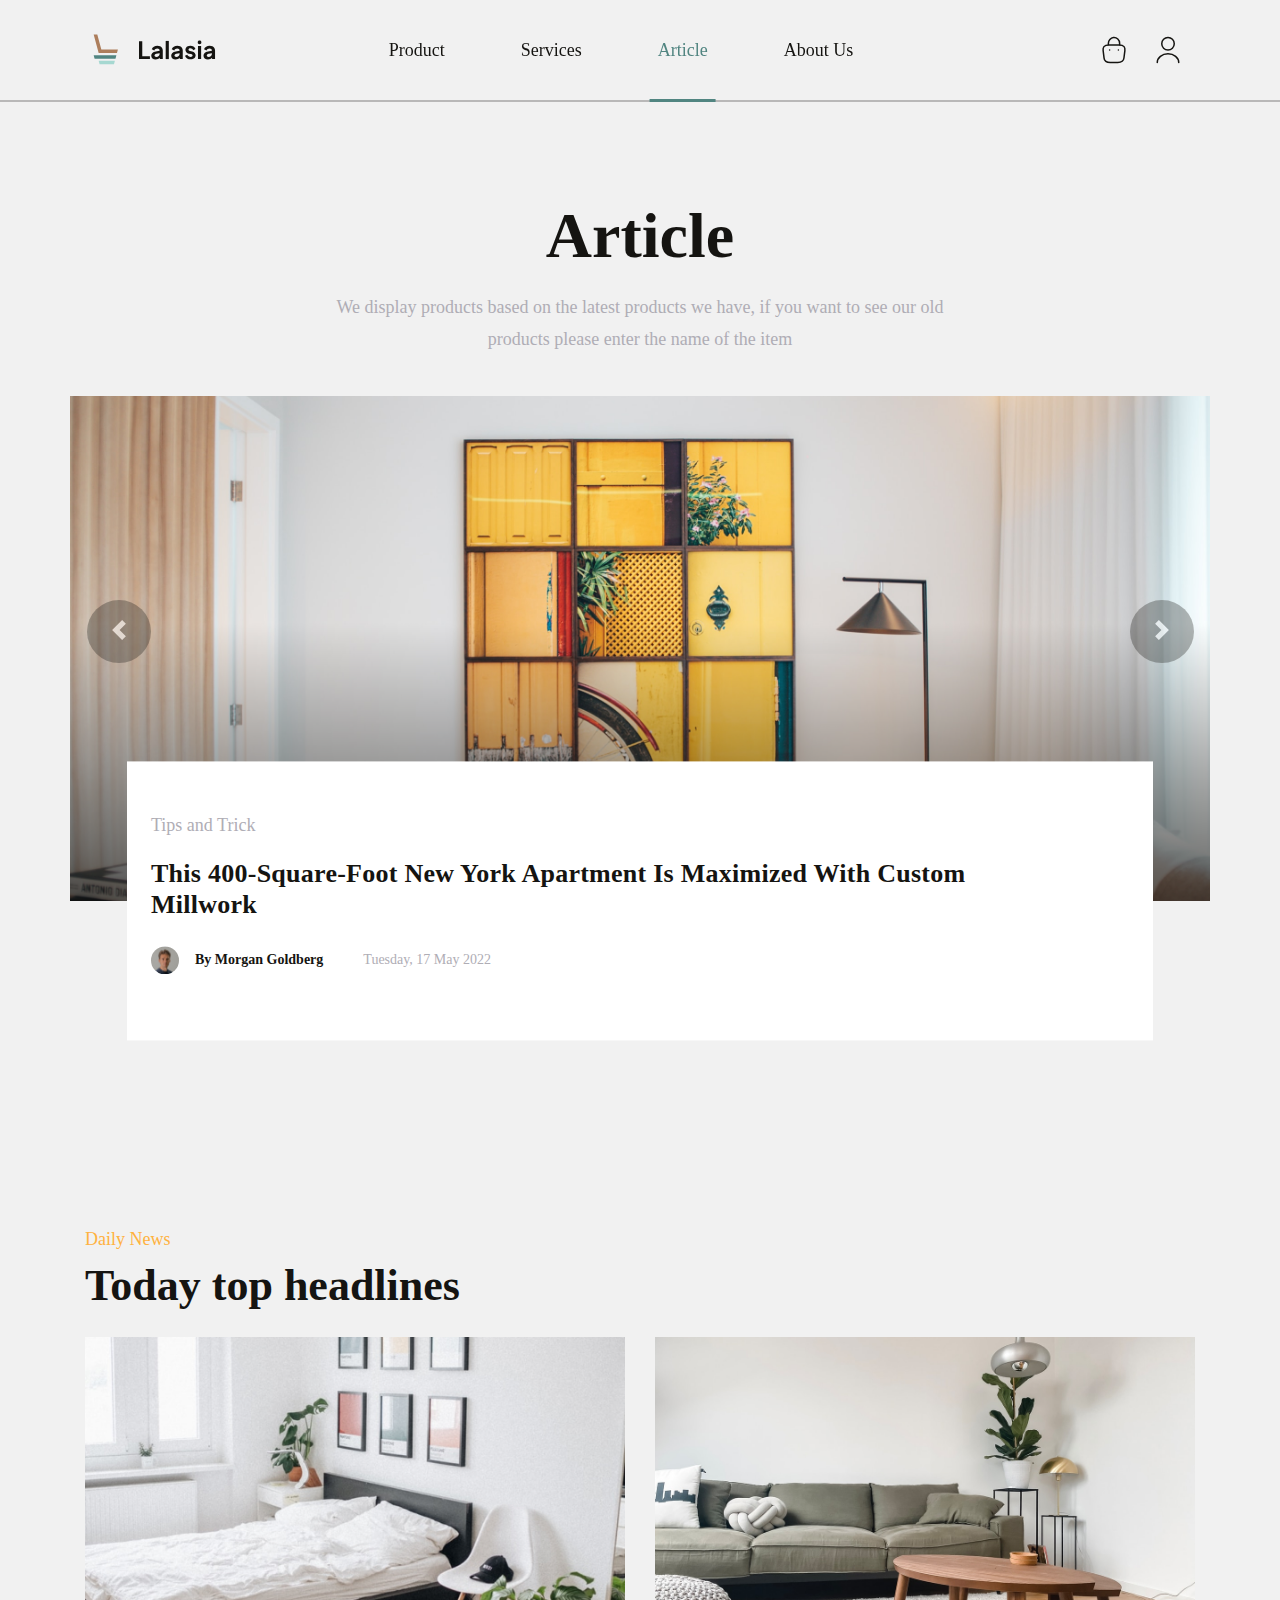
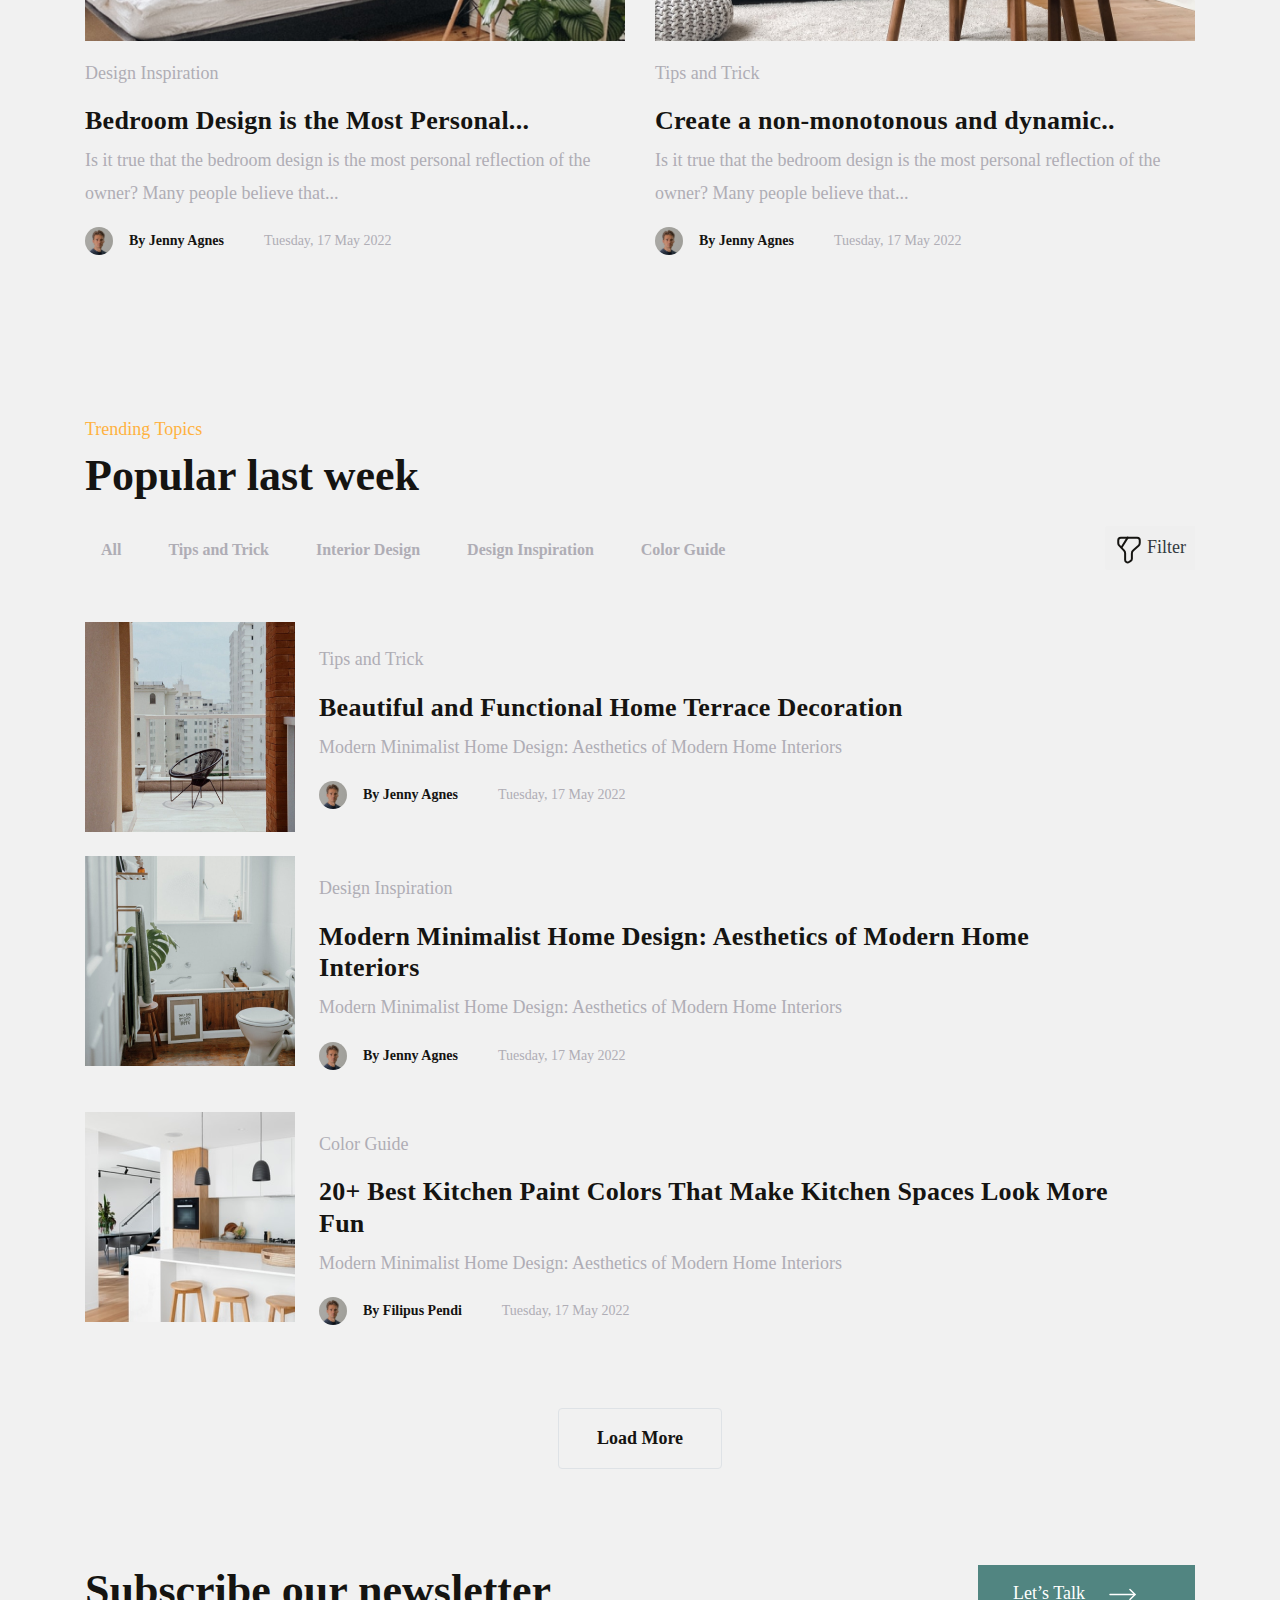
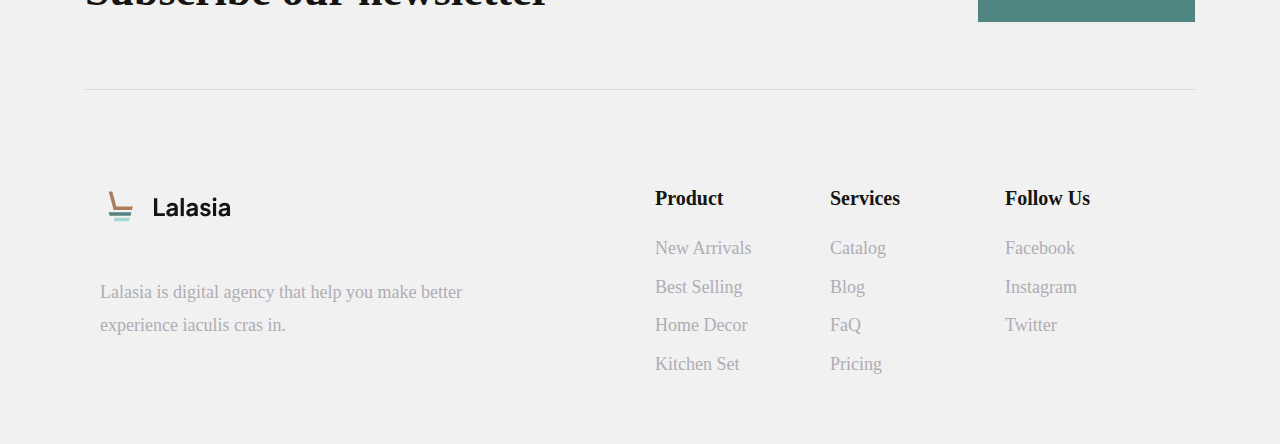
==== commit c121ef44: "25/10/2022" ====
--- a/article.html
+++ b/article.html
@@ -221,7 +221,7 @@
             </div>
             <div class="card-text mt-3">
               <span class="text-white py-2">Design Inspiration</span>
-              <a href="assests/pages/article/Bedroom_product/bedroom.html">
+              <a href="bedroom.html">
                 <h3 class="pt-3">Bedroom Design is the Most Personal...</h3>
               </a>
               <p>Is it true that the bedroom design is the most personal reflection of the owner? Many people believe
@@ -371,7 +371,7 @@
         </div>
         <div class="col-lg-5 d-flex justify-content-md-end">
           <div class="text-end">
-            <a class="btn-learn-more text-center d-block d-md-inline text-white py-3 pe-3 ps-4" href="#">Let’s Talk<img
+            <a class="btn-learn-more text-center d-block d-md-inline-block text-white py-3 pe-3 ps-4" href="#">Let’s Talk<img
                 class="d-inline-block px-4" src="assests/img/icon/btn-right-icon.svg"></a>
           </div>
         </div>
--- a/assests/css/style.css
+++ b/assests/css/style.css
@@ -393,12 +393,14 @@
     font-size: 18px;
     border: none;
 }
-@media  screen and (max-width: 568px){
-    .Our_Product a{
+
+@media screen and (max-width: 568px) {
+    .Our_Product a {
         width: 100%;
     }
-    
-}
+
+}
+
 .Our_Product a:hover {
     background-color: #518581 !important;
     opacity: 0.8 !important;
@@ -788,10 +790,6 @@
     margin: 15px 0px;
 }
 
-
-
-
-
 #products-list .btn-toolbar .btn-group button {
     width: 38px !important;
     height: 42px !important;
@@ -840,33 +838,67 @@
         height: 38px;
         margin-top: -6px;
     }
-
-    #myDIV .row .col-md-4 .img {
+}
+
+#myDIV .row .col-lg-4 .work img {
+    height: 360px !important;
+}
+
+#myDIV .row .col-lg-4 .text span:nth-child(1) {
+    font-size: 18px !important;
+}
+
+#myDIV .row .col-lg-4 .text span:nth-child(4) {
+    color: #151411 !important;
+    font-size: 24px;
+    font-weight: 700;
+}
+
+#myDIV .row .col-lg-4 .text h4 a {
+    color: #151411 !important;
+    font-size: 26px !important;
+}
+
+#myDIV .row .col-lg-4 .text p {
+    font-size: 18px !important;
+}
+
+#myDIV .row {
+    row-gap: 30px;
+}
+
+@media screen and (max-width: 768px) {
+    #myDIV .row .col-lg-4 .work img {
+        height: 230px !important;
+    }
+
+    #myDIV .row .col-lg-4 .text span:nth-child(1) {
+        font-size: 12px !important;
+    }
+
+    #myDIV .row .col-lg-4 .text h4 a {
+        font-size: 14px !important;
+    }
+
+    #myDIV .row .col-lg-4 .text p {
+        font-size: 12px !important;
+    }
+}
+
+@media screen and (max-width: 540px) {
+    #myDIV .row .col-lg-4 .work img {
+        width: 100%;
         height: 130px !important;
-    }
-
-    #myDIV .row .col-md-4 .text span:nth-child(1) {
-        font-size: 12px !important;
-    }
-
-    #myDIV .row .col-md-4 .text h4 a {
-        font-size: 14px !important;
-    }
-
-    #myDIV .row .col-md-4 .text p {
-        font-size: 12px !important;
-    }
-
-    #myDIV .row .col-md-4 .text h4,
-    #myDIV .row .col-md-4 .text p {
-        width: 150px;
-        overflow: hidden;
-        /* taşanları gizlemek */
-        white-space: nowrap;
-        /* alt setire heç kecmesin */
-        text-overflow: ellipsis;
-        /* eğer uzunsa üç noqte qoysun */
-    }
+        background-size: contain !important;
+    }
+}
+
+.praduct_abbreviation {
+    line-height: 25px;
+    display: -webkit-box;
+    -webkit-line-clamp: 1;
+    -webkit-box-orient: vertical;
+    overflow: hidden;
 }
 
 
@@ -939,22 +971,6 @@
     padding-bottom: 30px;
 }
 
-#product1 .products-item .row .col-md-4 .text h4,
-#product1 .products-item .row .col-md-4 .text p {
-    width: 150px;
-    overflow: hidden;
-    /* taşanları gizlemek */
-    white-space: nowrap;
-    /* alt setire heç kecmesin */
-    text-overflow: ellipsis;
-    /* eğer uzunsa üç noqte qoysun */
-}
-
-
-
-
-
-
 
 
 @media screen and (max-width: 576px) {
@@ -985,6 +1001,19 @@
         margin: 5px 0px;
     }
 
+    .work .text h4 a {
+        color: #151411 !important;
+    }
+
+    .work .text span:nth-child(4) {
+        color: #151411;
+        font-size: 24px;
+        font-weight: 700;
+    }
+
+    .work:hover .img .icon {
+        opacity: 1;
+    }
 
     @media screen and (max-width: 768px) {
         #product1 .product1-about .produc1-price {
@@ -1001,6 +1030,14 @@
         }
     }
 }
+#product1 .products-item .work .text h4 a{
+    color: #151411 !important;
+    font-size: 24px;
+}
+#product1 .products-item .work .text span:nth-child(4){
+    color: #151411 !important;
+    font-size: 24px;
+}
 
 /* Product1 Banner End */
 
@@ -1054,7 +1091,9 @@
     color: #518581;
     font-weight: 700;
 }
-
+#services-portfolio .portfolio-img img{
+    height: 300px !important;
+}
 #services-portfolio .portfolio-img-text {
     left: 30px;
     bottom: 30px;
@@ -1309,13 +1348,14 @@
 
     .filterDiv .card-text h3,
     .filterDiv .card-text p {
-        width: 180px;
+        line-height: 25px;
+        display: -webkit-box;
+        -webkit-line-clamp: 1;
+        -webkit-box-orient: vertical;
         overflow: hidden;
-        /* taşanları gizlemek */
-        white-space: nowrap;
-        /* alt setire heç kecmesin */
-        text-overflow: ellipsis;
-        /* eğer uzunsa üç noqte qoysun */
+    }
+    .filterDiv .card-text p{
+        -webkit-line-clamp: 2;
     }
 }
 
@@ -1364,12 +1404,6 @@
 }
 
 /* Bedroom End */
-
-
-
-
-
-
 
 
 /* Similar Topics Start */
